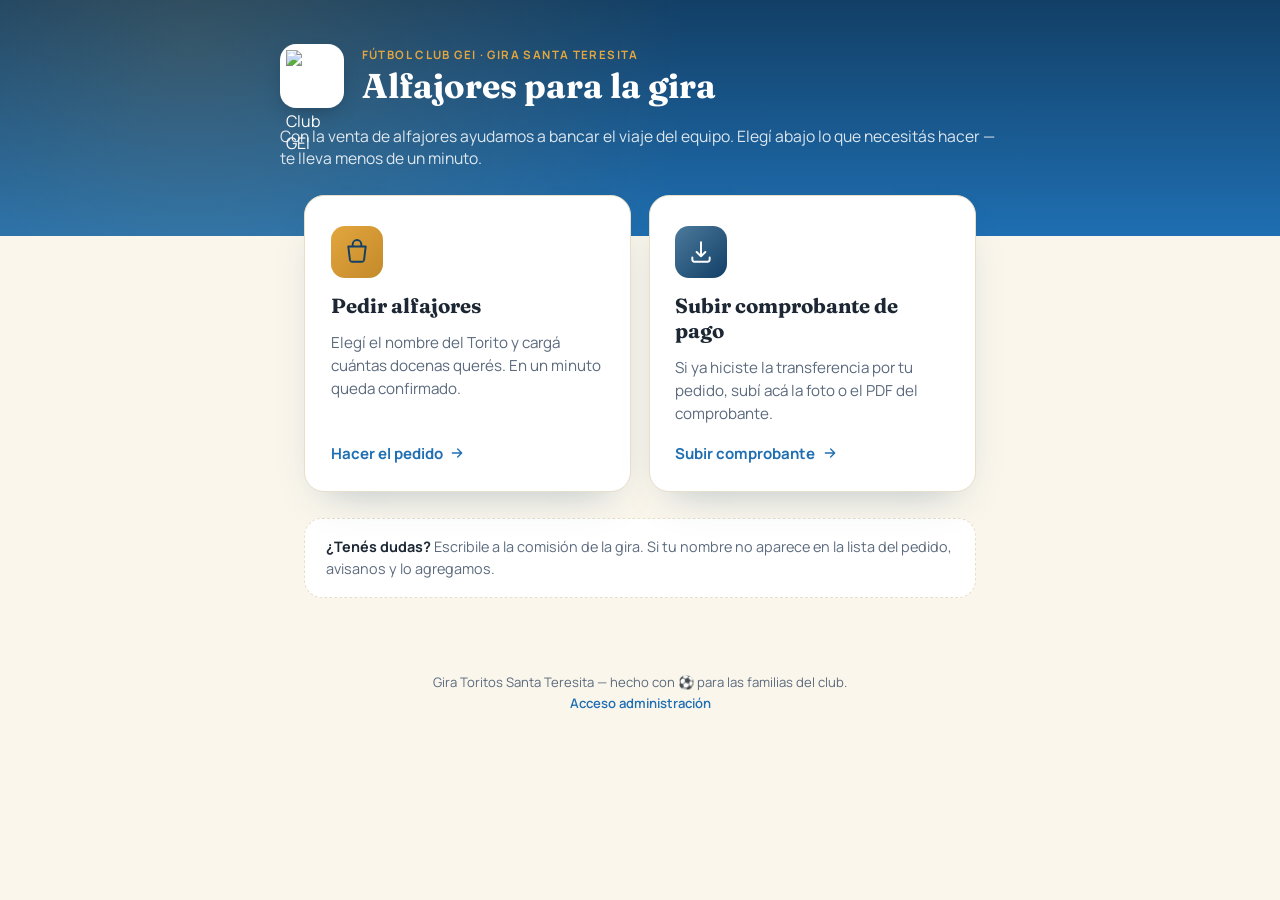
==== index.html @ 0b502de0 "Add files via upload" ====
<!DOCTYPE html>
<html lang="es">
<head>
<meta charset="UTF-8">
<meta name="viewport" content="width=device-width, initial-scale=1.0">
<title>Alfajores Gira Toritos</title>
<meta name="description" content="Pedí tus alfajores y subí el comprobante de pago para la gira de Fútbol Club GEI a Santa Teresita.">
<link rel="icon" href="assets/logo.jpg">
<link rel="stylesheet" href="https://fonts.googleapis.com/css2?family=Fraunces:opsz,wght@9..144,600;9..144,700&family=Manrope:wght@400;500;700;800&display=swap">
<link rel="stylesheet" href="style.css">
</head>
<body>

<div class="field">
  <div class="wrap">
    <div class="crest"><img src="assets/logo.jpg" alt="Escudo Fútbol Club GEI"></div>
    <div>
      <span class="eyebrow">Fútbol Club GEI · Gira Santa Teresita</span>
      <h1>Alfajores para la gira</h1>
    </div>
  </div>
  <p class="lede" style="margin: 0.9rem auto 0; max-width: 720px;">Con la venta de alfajores ayudamos a bancar el viaje del equipo. Elegí abajo lo que necesitás hacer — te lleva menos de un minuto.</p>
</div>

<main>
  <div class="cards">

    <a class="card" href="pedido.html">
      <div class="card-icon">
        <svg viewBox="0 0 24 24" fill="none" xmlns="http://www.w3.org/2000/svg"><path d="M4 7h16l-1.5 12.5a2 2 0 0 1-2 1.5H7.5a2 2 0 0 1-2-1.5L4 7Z" stroke="currentColor" stroke-width="1.8" stroke-linejoin="round"/><path d="M8 7V5a4 4 0 0 1 8 0v2" stroke="currentColor" stroke-width="1.8"/></svg>
      </div>
      <h2>Pedir alfajores</h2>
      <p>Elegí el nombre del Torito y cargá cuántas docenas querés. En un minuto queda confirmado.</p>
      <span class="cta">Hacer el pedido
        <svg viewBox="0 0 24 24" fill="none" xmlns="http://www.w3.org/2000/svg"><path d="M5 12h14M13 6l6 6-6 6" stroke="currentColor" stroke-width="2" stroke-linecap="round" stroke-linejoin="round"/></svg>
      </span>
    </a>

    <a class="card alt" href="comprobante.html">
      <div class="card-icon">
        <svg viewBox="0 0 24 24" fill="none" xmlns="http://www.w3.org/2000/svg"><path d="M12 3v13m0 0 4-4m-4 4-4-4" stroke="currentColor" stroke-width="1.8" stroke-linecap="round" stroke-linejoin="round"/><path d="M4 17v2a2 2 0 0 0 2 2h12a2 2 0 0 0 2-2v-2" stroke="currentColor" stroke-width="1.8" stroke-linecap="round"/></svg>
      </div>
      <h2>Subir comprobante de pago</h2>
      <p>Si ya hiciste la transferencia por tu pedido, subí acá la foto o el PDF del comprobante.</p>
      <span class="cta">Subir comprobante
        <svg viewBox="0 0 24 24" fill="none" xmlns="http://www.w3.org/2000/svg"><path d="M5 12h14M13 6l6 6-6 6" stroke="currentColor" stroke-width="2" stroke-linecap="round" stroke-linejoin="round"/></svg>
      </span>
    </a>

  </div>

  <div class="note">
    <strong>¿Tenés dudas?</strong> Escribile a la comisión de la gira. Si tu nombre no aparece en la lista del pedido, avisanos y lo agregamos.
  </div>
</main>

<footer>
  Gira Toritos Santa Teresita — hecho con ⚽ para las familias del club.<br>
  <a href="admin.html">Acceso administración</a>
</footer>

</body>
</html>
---- style.css ----
/* Alfajores Gira Toritos — estilos compartidos */

:root {
  --blue: #1f6fb2;
  --blue-deep: #123f66;
  --gold: #e3a63e;
  --gold-deep: #c48a2a;
  --sand: #faf6ec;
  --paper: #ffffff;
  --line: #e7dfc9;
  --ink: #1c2733;
  --ink-soft: #5b6a7d;
  --good: #2f7d5c;
  --good-bg: #e7f5ee;
  --warn: #b3651b;
  --warn-bg: #fdf0e2;
  --bad: #c0392b;
  --shadow: 0 18px 40px -22px rgba(18, 63, 102, 0.35);
  --radius: 20px;
}

* { box-sizing: border-box; }

body {
  margin: 0;
  background: var(--sand);
  color: var(--ink);
  font-family: 'Manrope', -apple-system, BlinkMacSystemFont, sans-serif;
  -webkit-font-smoothing: antialiased;
}

a { color: inherit; }

.field {
  position: relative;
  overflow: hidden;
  background: radial-gradient(circle at 15% 20%, rgba(227, 166, 62, 0.16), transparent 45%),
    linear-gradient(180deg, var(--blue-deep) 0%, var(--blue) 100%);
  color: #fff;
  padding: 2.6rem 1.5rem 4.2rem;
}

.field .wrap { max-width: 720px; margin: 0 auto; position: relative; display: flex; align-items: center; gap: 1.1rem; }

.crest {
  width: 64px;
  height: 64px;
  border-radius: 16px;
  background: #fff;
  padding: 6px;
  box-shadow: 0 8px 20px -8px rgba(0,0,0,0.35);
  flex-shrink: 0;
}
.crest img { width: 100%; height: 100%; object-fit: contain; }

.field h1 {
  font-family: 'Fraunces', Georgia, serif;
  font-weight: 700;
  font-size: clamp(1.6rem, 4.4vw, 2.15rem);
  line-height: 1.15;
  margin: 0 0 0.3rem;
  text-wrap: balance;
}

.eyebrow {
  display: inline-flex;
  align-items: center;
  gap: 0.4rem;
  font-size: 0.72rem;
  font-weight: 700;
  letter-spacing: 0.12em;
  text-transform: uppercase;
  color: var(--gold);
  margin-bottom: 0.3rem;
}

.field p.lede { margin: 0; color: rgba(255,255,255,0.85); font-size: 0.98rem; max-width: 46ch; }

main {
  max-width: 720px;
  margin: -2.6rem auto 0;
  padding: 0 1.5rem 3rem;
  position: relative;
}

.back-link {
  display: inline-flex;
  align-items: center;
  gap: 0.4rem;
  font-size: 0.86rem;
  font-weight: 800;
  color: var(--gold-deep);
  background: #fdf3e2;
  border: 1px solid #f0d9ac;
  text-decoration: none;
  padding: 0.4rem 0.85rem 0.4rem 0.6rem;
  border-radius: 999px;
  margin-bottom: 1.2rem;
  transition: transform 0.15s ease, background 0.15s ease;
}
.back-link:hover { background: #fbe8c8; transform: translateX(-2px); }
.back-link svg { width: 15px; height: 15px; flex-shrink: 0; }

.demo-banner {
  background: var(--warn-bg);
  color: var(--warn);
  border: 1px solid #f0d3ad;
  border-radius: 12px;
  padding: 0.7rem 1rem;
  font-size: 0.85rem;
  font-weight: 700;
  margin-bottom: 1.2rem;
}

select {
  width: 100%;
  border: 1.5px solid var(--line);
  border-radius: 12px;
  padding: 0.75rem 0.9rem;
  font-size: 1rem;
  font-family: inherit;
  background: var(--sand);
  color: var(--ink);
  appearance: none;
  background-image: url("data:image/svg+xml;utf8,<svg xmlns='http://www.w3.org/2000/svg' viewBox='0 0 24 24' fill='none' stroke='%235b6a7d' stroke-width='2' stroke-linecap='round' stroke-linejoin='round'><polyline points='6 9 12 15 18 9'/></svg>");
  background-repeat: no-repeat;
  background-position: right 0.9rem center;
  background-size: 18px;
}
select:invalid { color: var(--ink-soft); }

.panel {
  background: var(--paper);
  border: 1px solid var(--line);
  border-radius: var(--radius);
  box-shadow: var(--shadow);
  padding: 1.8rem 1.6rem;
}

.cards { display: grid; grid-template-columns: 1fr; gap: 1.1rem; }
@media (min-width: 640px) { .cards { grid-template-columns: 1fr 1fr; } }

.card {
  background: var(--paper);
  border: 1px solid var(--line);
  border-radius: var(--radius);
  padding: 1.9rem 1.6rem 1.7rem;
  box-shadow: var(--shadow);
  display: flex;
  flex-direction: column;
  gap: 0.9rem;
  text-decoration: none;
  color: inherit;
  transition: transform 0.18s ease;
}
.card:hover { transform: translateY(-3px); }
.card:focus-visible { outline: 3px solid var(--gold); outline-offset: 3px; }

.card-icon {
  width: 52px; height: 52px; border-radius: 14px;
  display: flex; align-items: center; justify-content: center;
  background: linear-gradient(135deg, var(--gold), var(--gold-deep));
  color: var(--blue-deep);
}
.card-icon svg { width: 26px; height: 26px; }
.card.alt .card-icon { background: linear-gradient(135deg, #4c7a9c, var(--blue-deep)); color: #fff; }

.card h2 { font-family: 'Fraunces', Georgia, serif; font-size: 1.28rem; margin: 0; }
.card p { margin: 0; color: var(--ink-soft); font-size: 0.95rem; line-height: 1.5; flex-grow: 1; }
.card .cta { margin-top: 0.2rem; display: inline-flex; align-items: center; gap: 0.4rem; font-weight: 700; font-size: 0.94rem; color: var(--blue); }
.card .cta svg { width: 16px; height: 16px; transition: transform 0.18s ease; }
.card:hover .cta svg { transform: translateX(3px); }

.note {
  margin-top: 1.6rem;
  background: var(--paper);
  border: 1px dashed var(--line);
  border-radius: 18px;
  padding: 1.1rem 1.3rem;
  font-size: 0.9rem;
  color: var(--ink-soft);
  line-height: 1.5;
}
.note strong { color: var(--ink); }

footer {
  max-width: 720px; margin: 0 auto; padding: 1.6rem 1.5rem 2.6rem;
  text-align: center; color: var(--ink-soft); font-size: 0.82rem; line-height: 1.6;
}
footer a { color: var(--blue); text-decoration: none; font-weight: 600; }

/* Formularios */
label { display: block; font-weight: 700; font-size: 0.92rem; margin: 0 0 0.4rem; }
.field-group { margin-bottom: 1.3rem; }
.hint { font-size: 0.82rem; color: var(--ink-soft); margin-top: 0.35rem; }

input[type="text"], input[type="number"], input[type="password"], select, textarea {
  width: 100%;
  border: 1.5px solid var(--line);
  border-radius: 12px;
  padding: 0.75rem 0.9rem;
  font-size: 1rem;
  font-family: inherit;
  background: var(--sand);
  color: var(--ink);
}
input:focus, select:focus, textarea:focus { outline: none; border-color: var(--blue); background: #fff; }

input[type="file"] {
  width: 100%;
  border: 1.5px dashed var(--line);
  border-radius: 12px;
  padding: 1.2rem 0.9rem;
  background: var(--sand);
  font-family: inherit;
}

.btn {
  display: inline-flex;
  align-items: center;
  justify-content: center;
  gap: 0.5rem;
  width: 100%;
  border: none;
  border-radius: 999px;
  padding: 0.9rem 1.4rem;
  font-size: 1rem;
  font-weight: 700;
  font-family: inherit;
  cursor: pointer;
  background: linear-gradient(135deg, var(--gold), var(--gold-deep));
  color: var(--blue-deep);
  transition: transform 0.15s ease, opacity 0.15s ease;
}
.btn:hover { transform: translateY(-1px); }
.btn:disabled { opacity: 0.6; cursor: default; transform: none; }
.btn.secondary { background: var(--paper); color: var(--blue); border: 1.5px solid var(--line); }

.error-box {
  display: none;
  background: #fdeceb; border: 1px solid #f3c4bd; color: var(--bad);
  border-radius: 12px; padding: 0.8rem 1rem; font-size: 0.9rem; margin-bottom: 1.1rem;
}
.error-box.show { display: block; }

/* Confirmación */
.confirm { text-align: center; padding: 1rem 0.5rem; }
.confirm .check {
  width: 64px; height: 64px; margin: 0 auto 1.1rem;
  border-radius: 50%; background: var(--good-bg); color: var(--good);
  display: flex; align-items: center; justify-content: center;
}
.confirm .check svg { width: 32px; height: 32px; }
.confirm h2 { font-family: 'Fraunces', Georgia, serif; margin: 0 0 0.5rem; font-size: 1.4rem; }
.confirm p { color: var(--ink-soft); margin: 0 0 0.3rem; }
.confirm .summary { background: var(--sand); border-radius: 14px; padding: 1rem 1.2rem; margin: 1.2rem 0; text-align: left; }
.confirm .summary div { display: flex; justify-content: space-between; padding: 0.25rem 0; font-size: 0.95rem; }
.confirm .summary strong { font-weight: 800; }

/* Admin */
.pill {
  display: inline-flex; align-items: center; gap: 0.3rem;
  font-size: 0.78rem; font-weight: 700; padding: 0.25rem 0.6rem; border-radius: 999px;
}
.pill.pend { background: var(--warn-bg); color: var(--warn); }
.pill.ok { background: var(--good-bg); color: var(--good); }

table { width: 100%; border-collapse: collapse; font-size: 0.92rem; }
th, td { text-align: left; padding: 0.65rem 0.5rem; border-bottom: 1px solid var(--line); }
th { font-size: 0.76rem; text-transform: uppercase; letter-spacing: 0.04em; color: var(--ink-soft); }
td.num { font-variant-numeric: tabular-nums; }
.table-wrap { overflow-x: auto; margin: -0.2rem; padding: 0.2rem; }

.stat-row { display: grid; grid-template-columns: repeat(2, 1fr); gap: 0.8rem; margin-bottom: 1.4rem; }
@media (min-width: 560px) { .stat-row { grid-template-columns: repeat(4, 1fr); } }
.stat {
  background: var(--sand); border: 1px solid var(--line); border-radius: 14px;
  padding: 0.9rem 1rem;
}
.stat .n { font-family: 'Fraunces', Georgia, serif; font-size: 1.5rem; font-weight: 700; line-height: 1; font-variant-numeric: tabular-nums; }
.stat .l { font-size: 0.76rem; color: var(--ink-soft); margin-top: 0.3rem; }

.toolbar { display: flex; flex-wrap: wrap; gap: 0.7rem; margin-bottom: 1.3rem; align-items: center; justify-content: space-between; }

.checkbox-toggle { display: inline-flex; align-items: center; gap: 0.5rem; cursor: pointer; font-weight: 600; font-size: 0.88rem; }
.checkbox-toggle input { width: 18px; height: 18px; }

.spinner {
  width: 18px; height: 18px; border-radius: 50%;
  border: 2.5px solid rgba(18,63,102,0.25); border-top-color: var(--blue-deep);
  animation: spin 0.7s linear infinite; display: inline-block;
}
@keyframes spin { to { transform: rotate(360deg); } }
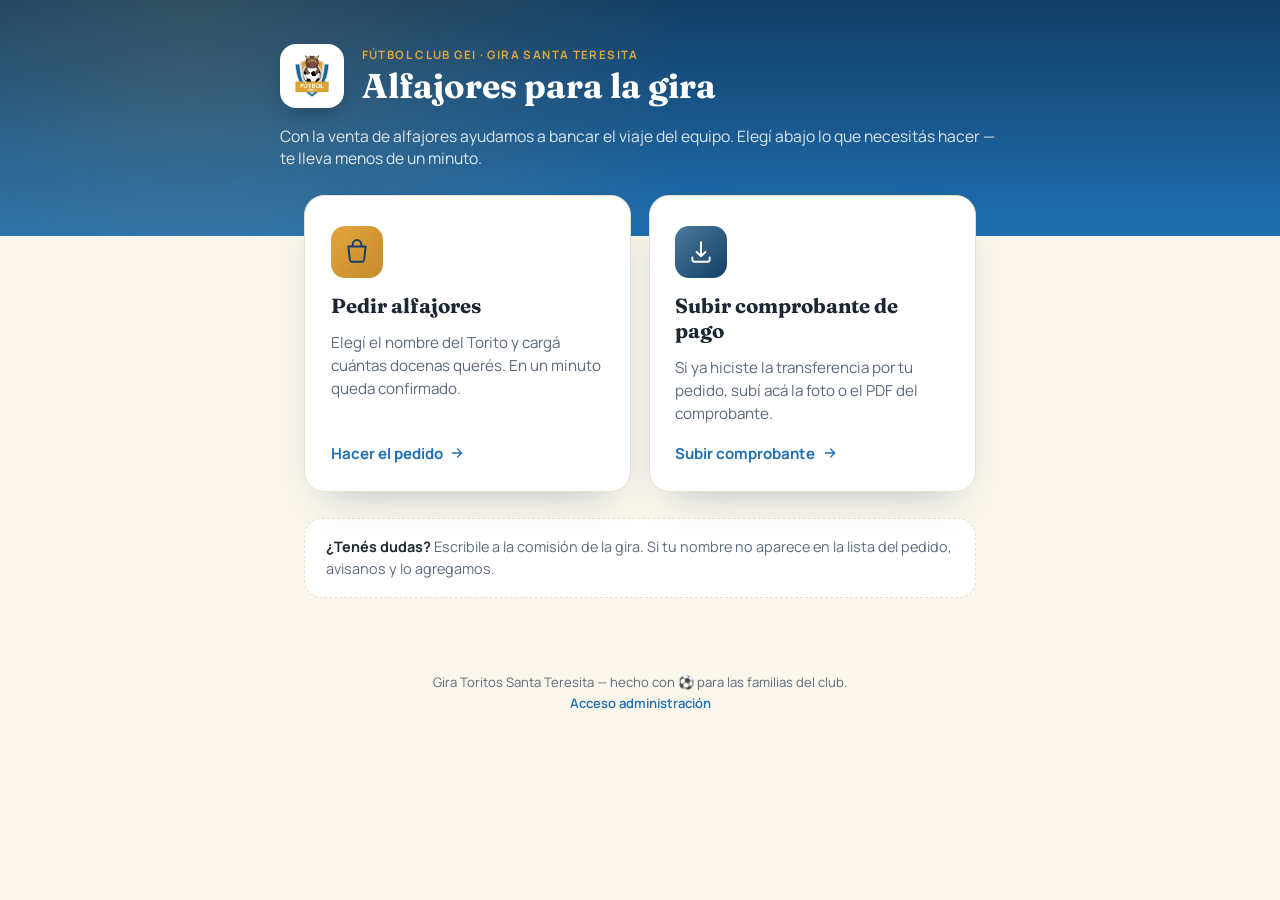
==== commit 72d2261e: "Update index.html" ====
--- a/index.html
+++ b/index.html
@@ -6,6 +6,20 @@
 <title>Alfajores Gira Toritos</title>
 <meta name="description" content="Pedí tus alfajores y subí el comprobante de pago para la gira de Fútbol Club GEI a Santa Teresita.">
 <link rel="icon" href="assets/logo.jpg">
+
+<!-- Estas etiquetas hacen que, al pegar el link en WhatsApp, aparezca una
+     tarjeta con imagen y texto (en vez de una miniatura genérica). -->
+<meta property="og:type" content="website">
+<meta property="og:url" content="https://pablog2081.github.io/alfajores-gira-toritos/">
+<meta property="og:title" content="Alfajores para la Gira — Fútbol Club GEI">
+<meta property="og:description" content="Pedidos abiertos hasta el miércoles. Ayudanos a bancar la gira de los Toritos a Santa Teresita.">
+<meta property="og:image" content="https://pablog2081.github.io/alfajores-gira-toritos/assets/preview.jpg">
+<meta property="og:image:width" content="1200">
+<meta property="og:image:height" content="630">
+<meta name="twitter:card" content="summary_large_image">
+<meta name="twitter:title" content="Alfajores para la Gira — Fútbol Club GEI">
+<meta name="twitter:description" content="Pedidos abiertos hasta el miércoles. Ayudanos a bancar la gira de los Toritos a Santa Teresita.">
+<meta name="twitter:image" content="https://pablog2081.github.io/alfajores-gira-toritos/assets/preview.jpg">
 <link rel="stylesheet" href="https://fonts.googleapis.com/css2?family=Fraunces:opsz,wght@9..144,600;9..144,700&family=Manrope:wght@400;500;700;800&display=swap">
 <link rel="stylesheet" href="style.css">
 </head>
